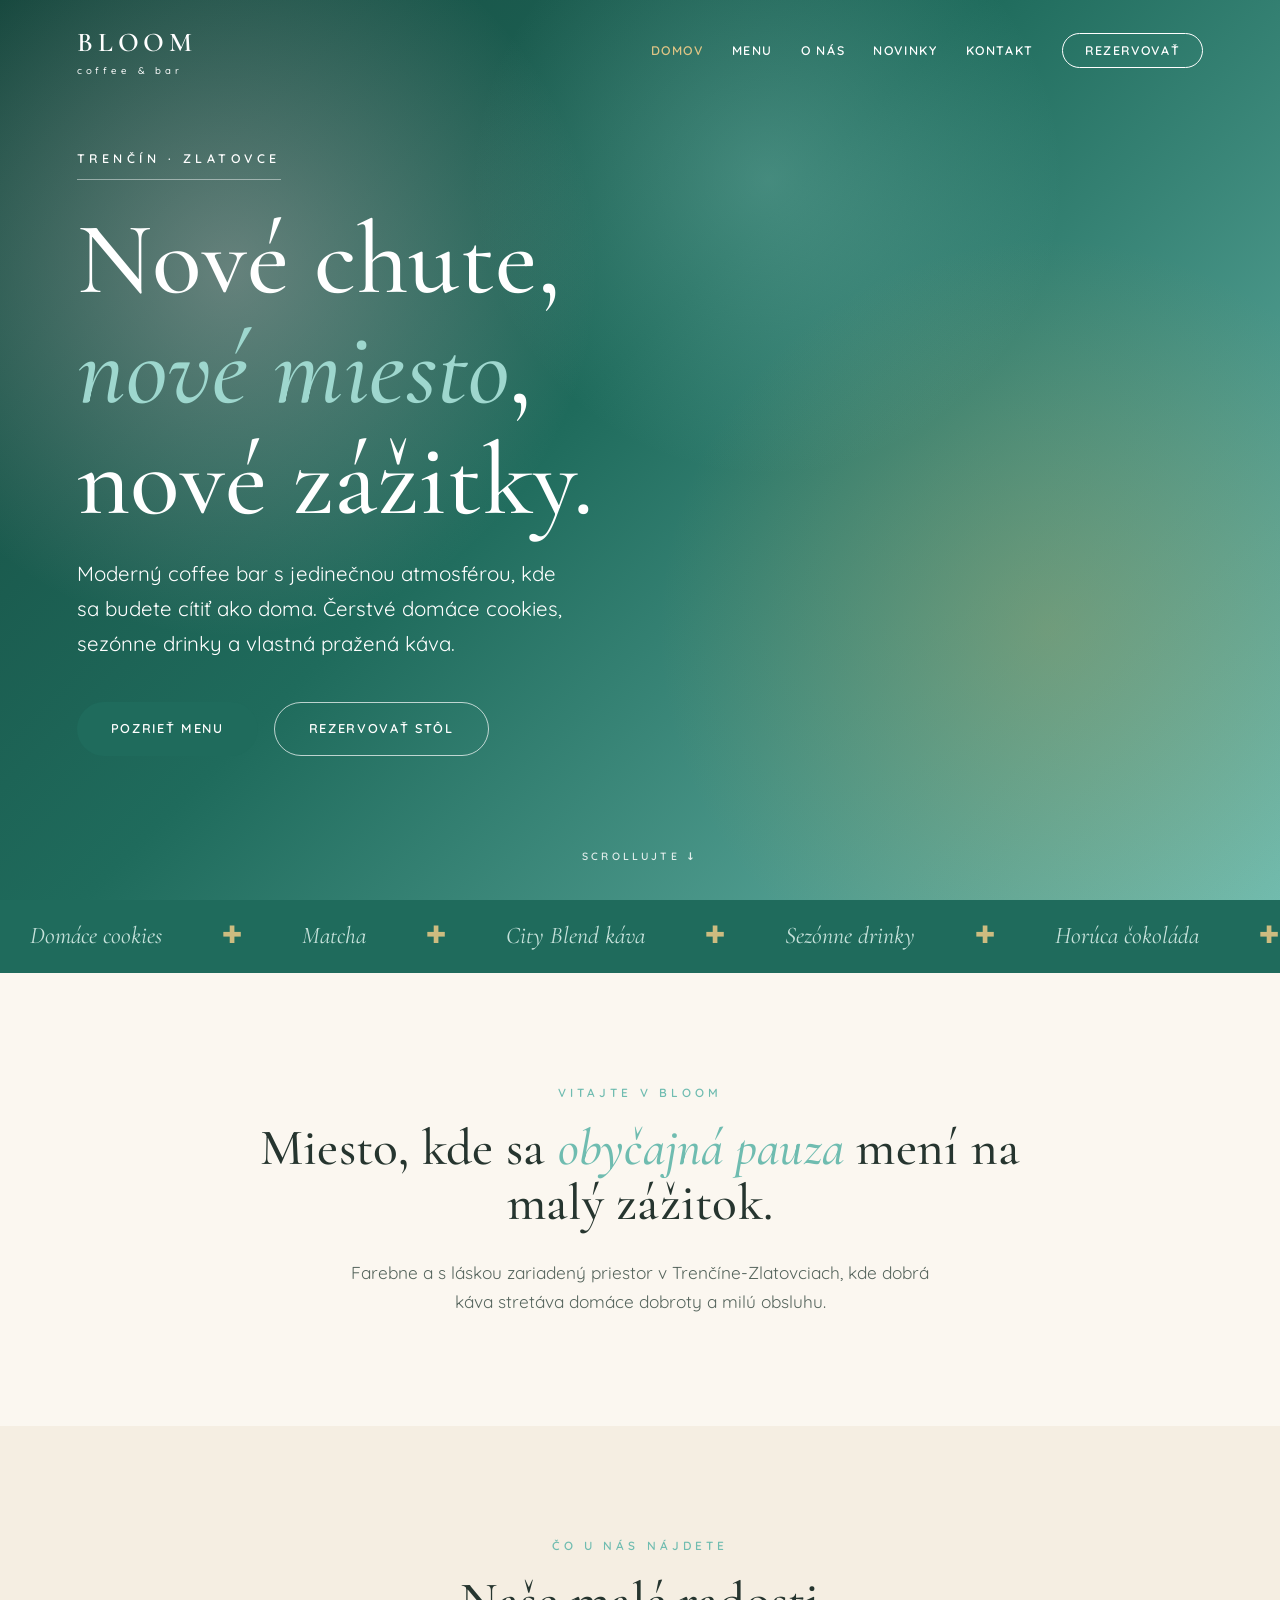
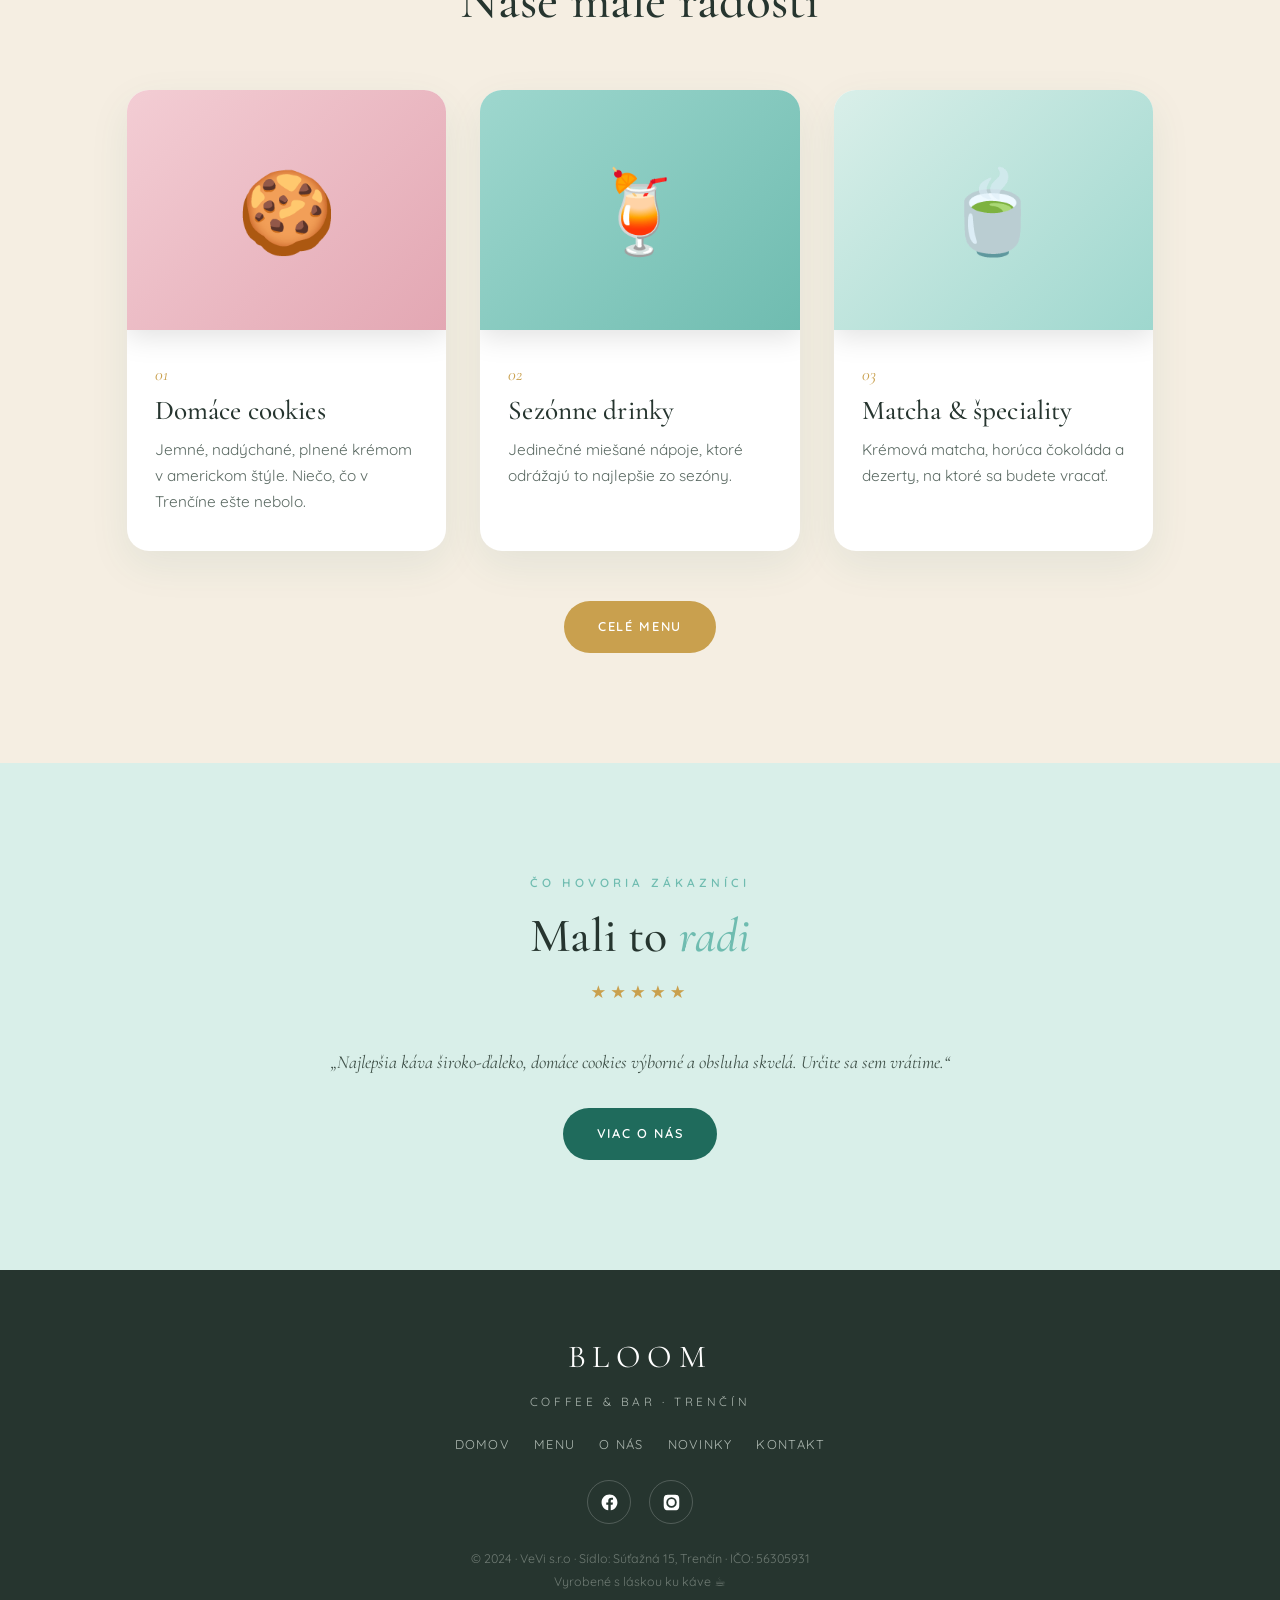
==== index.html @ 5f0fd116 "Add files via upload" ====
<!DOCTYPE html>
<html lang="sk">
<head>
<meta charset="UTF-8">
<meta name="viewport" content="width=device-width, initial-scale=1.0">
<title>BLOOM Coffee &amp; Bar — Domov</title>
<meta name="description" content="BLOOM Coffee Bar v Trenčíne-Zlatovciach: domáce cookies, sezónne drinky, matcha a vlastná pražená káva City Blend.">
<link rel="preconnect" href="https://fonts.googleapis.com">
<link rel="preconnect" href="https://fonts.gstatic.com" crossorigin>
<link href="https://fonts.googleapis.com/css2?family=Cormorant+Garamond:ital,wght@0,400;0,500;0,600;1,400;1,500&family=Quicksand:wght@400;500;600;700&display=swap" rel="stylesheet">
<link rel="stylesheet" href="css/style.css">
<style>
@media(max-width:900px){.offer-grid,.news-grid,.split-about,.contact-grid{grid-template-columns:1fr!important}.split-about .ph,.contact-grid .ph{min-height:260px!important}}
.card{transition:transform .45s,box-shadow .45s}.card:hover{transform:translateY(-10px);box-shadow:0 24px 56px rgba(31,107,92,.16)}
a[href^="tel"],a[href^="mailto"]{color:inherit}
</style>
</head>
<body>
<header id="hdr">
  <a href="index.html" class="brand">BLOOM<small>coffee &amp; bar</small></a>
  <nav>
    <ul id="menu">
      <li><a href="index.html" class="active">Domov</a></li>
      <li><a href="menu.html">Menu</a></li>
      <li><a href="o-nas.html">O nás</a></li>
      <li><a href="novinky.html">Novinky</a></li>
      <li><a href="kontakt.html">Kontakt</a></li>
      <li><a href="kontakt.html" class="nav-cta">Rezervovať</a></li>
    </ul>
    <div class="burger" id="burger"><span></span><span></span><span></span></div>
  </nav>
</header>
<section class="hero" id="top" style="position:relative;min-height:100vh;display:flex;align-items:center;background:linear-gradient(135deg,#15473d 0%,#1f6b5c 45%,#6fbcb0 100%);color:#fff;padding:0 6vw">
  <div style="position:absolute;inset:0;background-image:radial-gradient(circle at 18% 30%,rgba(243,205,212,.35),transparent 30%),radial-gradient(circle at 82% 70%,rgba(201,160,78,.28),transparent 32%),radial-gradient(circle at 60% 20%,rgba(158,215,206,.3),transparent 28%);z-index:1"></div>
  <div style="position:relative;z-index:3;max-width:720px">
    <span class="eyebrow" style="display:inline-block;font-size:.78rem;letter-spacing:.36em;text-transform:uppercase;font-weight:600;margin-bottom:24px;padding-bottom:9px;border-bottom:1px solid rgba(255,255,255,.45);opacity:0;animation:fadeUp .9s .2s forwards;transform:translateY(28px)">Trenčín · Zlatovce</span>
    <h1 style="font-size:clamp(3rem,8vw,6.5rem);margin-bottom:22px;opacity:0;animation:fadeUp .9s .4s forwards;transform:translateY(28px)">Nové chute,<br><em style="font-style:italic;color:var(--mint)">nové miesto</em>,<br>nové zážitky.</h1>
    <p style="font-size:clamp(1.05rem,1.6vw,1.3rem);max-width:500px;font-weight:400;margin-bottom:40px;opacity:0;animation:fadeUp .9s .6s forwards;transform:translateY(28px)">Moderný coffee bar s jedinečnou atmosférou, kde sa budete cítiť ako doma. Čerstvé domáce cookies, sezónne drinky a vlastná pražená káva.</p>
    <div style="display:flex;gap:16px;flex-wrap:wrap;opacity:0;animation:fadeUp .9s .8s forwards;transform:translateY(28px)">
      <a href="menu.html" class="btn btn-primary">Pozrieť menu</a>
      <a href="kontakt.html" class="btn btn-ghost">Rezervovať stôl</a>
    </div>
  </div>
  <div style="position:absolute;bottom:34px;left:50%;transform:translateX(-50%);z-index:3;font-size:.66rem;letter-spacing:.3em;text-transform:uppercase;opacity:.85;animation:bob 2.2s infinite;font-weight:600">scrollujte ↓</div>
</section>

<div class="strip"><div class="strip-track"><span>Domáce cookies</span><span>Matcha</span><span>City Blend káva</span><span>Sezónne drinky</span><span>Horúca čokoláda</span><span>Domáce cookies</span><span>Matcha</span><span>City Blend káva</span><span>Sezónne drinky</span><span>Horúca čokoláda</span></div></div>

<section class="section-pad center">
  <div class="wrap reveal">
    <span class="tag">Vitajte v BLOOM</span>
    <h2 style="font-size:clamp(2rem,4vw,3.2rem);max-width:840px;margin:0 auto 26px">Miesto, kde sa <em style="font-style:italic;color:var(--mint-deep)">obyčajná pauza</em> mení na malý zážitok.</h2>
    <p style="max-width:620px;margin:0 auto;font-size:1.08rem;color:#56655d">Farebne a s láskou zariadený priestor v Trenčíne-Zlatovciach, kde dobrá káva stretáva domáce dobroty a milú obsluhu.</p>
  </div>
</section>

<section class="section-pad" style="background:var(--cream-2)">
  <div class="wrap">
    <div class="reveal center"><span class="tag">Čo u nás nájdete</span><h2 style="font-size:clamp(2rem,4vw,3.2rem)">Naše malé radosti</h2></div>
    <div style="display:grid;grid-template-columns:repeat(3,1fr);gap:34px;margin-top:60px" class="offer-grid">
      <article class="card reveal" style="background:#fff;border-radius:22px;overflow:hidden;box-shadow:0 14px 40px rgba(31,107,92,.08)">
        <div class="ph ph-pink" style="height:240px">🍪</div>
        <div style="padding:30px 28px 36px"><span style="font-family:var(--display);font-style:italic;color:var(--gold);font-size:1.1rem">01</span><h3 style="font-size:1.7rem;margin:6px 0 12px">Domáce cookies</h3><p style="color:#5a6962;font-size:.96rem">Jemné, nadýchané, plnené krémom v americkom štýle. Niečo, čo v Trenčíne ešte nebolo.</p></div>
      </article>
      <article class="card reveal" style="background:#fff;border-radius:22px;overflow:hidden;box-shadow:0 14px 40px rgba(31,107,92,.08)">
        <div class="ph ph-mint" style="height:240px">🍹</div>
        <div style="padding:30px 28px 36px"><span style="font-family:var(--display);font-style:italic;color:var(--gold);font-size:1.1rem">02</span><h3 style="font-size:1.7rem;margin:6px 0 12px">Sezónne drinky</h3><p style="color:#5a6962;font-size:.96rem">Jedinečné miešané nápoje, ktoré odrážajú to najlepšie zo sezóny.</p></div>
      </article>
      <article class="card reveal" style="background:#fff;border-radius:22px;overflow:hidden;box-shadow:0 14px 40px rgba(31,107,92,.08)">
        <div class="ph ph-pale" style="height:240px">🍵</div>
        <div style="padding:30px 28px 36px"><span style="font-family:var(--display);font-style:italic;color:var(--gold);font-size:1.1rem">03</span><h3 style="font-size:1.7rem;margin:6px 0 12px">Matcha &amp; špeciality</h3><p style="color:#5a6962;font-size:.96rem">Krémová matcha, horúca čokoláda a dezerty, na ktoré sa budete vracať.</p></div>
      </article>
    </div>
    <div class="center" style="margin-top:50px"><a href="menu.html" class="btn btn-gold">Celé menu</a></div>
  </div>
</section>

<section class="section-pad center" style="background:var(--mint-pale)">
  <div class="wrap reveal">
    <span class="tag">Čo hovoria zákazníci</span>
    <h2 style="font-size:clamp(2rem,4vw,3rem)">Mali to <em style="font-style:italic;color:var(--mint-deep)">radi</em></h2>
    <div style="color:var(--gold);letter-spacing:4px;margin:14px 0 40px;font-size:1.1rem">★★★★★</div>
    <p style="max-width:640px;margin:0 auto 30px;font-size:1.15rem;font-family:var(--display);font-style:italic;color:#3f5048">„Najlepšia káva široko-ďaleko, domáce cookies výborné a obsluha skvelá. Určite sa sem vrátime.“</p>
    <a href="o-nas.html" class="btn btn-primary">Viac o nás</a>
  </div>
</section>
<footer>
  <div class="fbrand">BLOOM</div>
  <p style="letter-spacing:.3em;font-size:.74rem;text-transform:uppercase">coffee &amp; bar · Trenčín</p>
  <div class="fnav">
    <a href="index.html">Domov</a><a href="menu.html">Menu</a>
    <a href="o-nas.html">O nás</a><a href="novinky.html">Novinky</a>
    <a href="kontakt.html">Kontakt</a>
  </div>
  <div class="socials">
    <a href="https://www.facebook.com/BLOOM-Coffee-Bar-61565523515236/" target="_blank" rel="noopener" aria-label="Facebook"><svg viewBox="0 0 24 24"><path d="M22 12c0-5.52-4.48-10-10-10S2 6.48 2 12c0 4.99 3.66 9.13 8.44 9.88v-6.99H7.9V12h2.54V9.8c0-2.5 1.49-3.89 3.78-3.89 1.09 0 2.24.2 2.24.2v2.46h-1.26c-1.24 0-1.63.77-1.63 1.56V12h2.78l-.44 2.89h-2.34v6.99C18.34 21.13 22 16.99 22 12z"/></svg></a>
    <a href="https://www.instagram.com/bloom.coffee.bar" target="_blank" rel="noopener" aria-label="Instagram"><svg viewBox="0 0 24 24"><path d="M12 2.16c3.2 0 3.58.01 4.85.07 1.17.05 1.8.25 2.23.41.56.22.96.48 1.38.9.42.42.68.82.9 1.38.16.42.36 1.06.41 2.23.06 1.27.07 1.65.07 4.85s-.01 3.58-.07 4.85c-.05 1.17-.25 1.8-.41 2.23-.22.56-.48.96-.9 1.38-.42.42-.82.68-1.38.9-.42.16-1.06.36-2.23.41-1.27.06-1.65.07-4.85.07s-3.58-.01-4.85-.07c-1.17-.05-1.8-.25-2.23-.41a3.7 3.7 0 01-1.38-.9 3.7 3.7 0 01-.9-1.38c-.16-.42-.36-1.06-.41-2.23C2.17 15.58 2.16 15.2 2.16 12s.01-3.58.07-4.85c.05-1.17.25-1.8.41-2.23.22-.56.48-.96.9-1.38.42-.42.82-.68 1.38-.9.42-.16 1.06-.36 2.23-.41C8.42 2.17 8.8 2.16 12 2.16zm0 3.24A6.6 6.6 0 1018.6 12 6.6 6.6 0 0012 5.4zm0 10.89A4.29 4.29 0 1116.29 12 4.29 4.29 0 0112 16.29zm6.85-11.15a1.54 1.54 0 11-1.54-1.54 1.54 1.54 0 011.54 1.54z"/></svg></a>
  </div>
  <p class="legal">© 2024 · VeVi s.r.o · Sídlo: Súťažná 15, Trenčín · IČO: 56305931<br>Vyrobené s láskou ku káve ☕</p>
</footer>
<script src="css/main.js"></script>
</body>
</html>
---- css/style.css ----
/* ============================================================
   BLOOM Coffee & Bar — spoločné štýly pre všetky stránky
   Paleta podľa reálnej kaviarne: mentolová, ružová, smaragd, zlato
   ============================================================ */
:root{
  --mint:#9ed7ce;
  --mint-deep:#6fbcb0;
  --mint-pale:#d9efe9;
  --pink:#f3cdd4;
  --pink-deep:#e3a7b3;
  --emerald:#1f6b5c;
  --emerald-dark:#15473d;
  --gold:#c9a04e;
  --gold-light:#e0c585;
  --cream:#fbf7f0;
  --cream-2:#f5eee2;
  --ink:#26352f;
  --white:#ffffff;
  --display:'Cormorant Garamond','Hoefler Text',Georgia,'Times New Roman',serif;
  --body:'Quicksand','Avenir Next','Segoe UI',-apple-system,system-ui,sans-serif;
}
*{margin:0;padding:0;box-sizing:border-box}
html{scroll-behavior:smooth}
body{font-family:var(--body);color:var(--ink);background:var(--cream);line-height:1.7;overflow-x:hidden}
h1,h2,h3{font-family:var(--display);font-weight:500;line-height:1.08;letter-spacing:.005em}
img{display:block;max-width:100%}
a{color:inherit;text-decoration:none}
.wrap{max-width:1180px;margin:0 auto;padding:0 6vw}
.section-pad{padding:110px 0}
.tag{font-size:.74rem;letter-spacing:.34em;text-transform:uppercase;color:var(--mint-deep);margin-bottom:18px;display:block;font-weight:600}
.reveal{opacity:0;transform:translateY(38px);transition:opacity .85s ease,transform .85s ease}
.reveal.in{opacity:1;transform:none}
.center{text-align:center}

/* ---- buttons ---- */
.btn{display:inline-flex;align-items:center;gap:10px;padding:15px 34px;border-radius:50px;font-family:var(--body);font-size:.8rem;letter-spacing:.13em;text-transform:uppercase;font-weight:600;cursor:pointer;transition:transform .3s,box-shadow .3s,background .3s,color .3s;border:none}
.btn-primary{background:var(--emerald);color:var(--white)}
.btn-primary:hover{background:var(--emerald-dark);transform:translateY(-3px);box-shadow:0 14px 30px rgba(31,107,92,.35)}
.btn-ghost{background:transparent;color:var(--white);border:1.6px solid rgba(255,255,255,.7)}
.btn-ghost:hover{background:var(--white);color:var(--emerald);transform:translateY(-3px)}
.btn-gold{background:var(--gold);color:var(--white)}
.btn-gold:hover{background:#b88d3c;transform:translateY(-3px);box-shadow:0 14px 30px rgba(201,160,78,.4)}

/* ---- nav ---- */
header{position:fixed;top:0;left:0;right:0;z-index:100;display:flex;align-items:center;justify-content:space-between;padding:20px 6vw;transition:.4s}
header.scrolled,header.solid{background:rgba(251,247,240,.93);backdrop-filter:blur(12px);padding:13px 6vw;box-shadow:0 4px 30px rgba(31,107,92,.09)}
.brand{font-family:var(--display);font-size:1.7rem;font-weight:600;letter-spacing:.18em;color:var(--white);transition:color .4s}
.brand small{font-size:.6rem;letter-spacing:.4em;display:block;font-family:var(--body);font-weight:500;margin-top:-4px}
header.scrolled .brand,header.solid .brand{color:var(--emerald)}
nav ul{display:flex;gap:28px;list-style:none;align-items:center}
nav a{font-size:.78rem;letter-spacing:.13em;text-transform:uppercase;font-weight:600;color:var(--white);position:relative;transition:color .3s}
header.scrolled nav a,header.solid nav a{color:var(--ink)}
nav a.active{color:var(--gold-light)}
header.scrolled nav a.active,header.solid nav a.active{color:var(--gold)}
nav a:not(.nav-cta)::after{content:'';position:absolute;left:0;bottom:-6px;width:0;height:2px;background:var(--gold);transition:width .3s}
nav a:not(.nav-cta):hover::after{width:100%}
.nav-cta{padding:9px 22px;border:1.6px solid var(--white);border-radius:40px}
header.scrolled .nav-cta,header.solid .nav-cta{border-color:var(--emerald);color:var(--emerald)}
.nav-cta:hover{background:var(--gold);border-color:var(--gold);color:var(--white)!important}
.burger{display:none;flex-direction:column;gap:5px;cursor:pointer;z-index:101}
.burger span{width:26px;height:2px;background:var(--white);transition:.3s}
header.scrolled .burger span,header.solid .burger span{background:var(--emerald)}

/* ---- page hero (inner pages) ---- */
.page-hero{position:relative;min-height:48vh;display:flex;align-items:center;justify-content:center;text-align:center;background:linear-gradient(135deg,#15473d 0%,#1f6b5c 55%,#6fbcb0 100%);color:var(--white);padding:120px 6vw 70px}
.page-hero::before{content:'';position:absolute;inset:0;background-image:radial-gradient(circle at 20% 30%,rgba(243,205,212,.3),transparent 30%),radial-gradient(circle at 80% 70%,rgba(201,160,78,.25),transparent 32%);z-index:1}
.page-hero-inner{position:relative;z-index:2;max-width:680px}
.page-hero .eyebrow{font-size:.78rem;letter-spacing:.36em;text-transform:uppercase;font-weight:600;display:inline-block;margin-bottom:16px;opacity:.85}
.page-hero h1{font-size:clamp(2.6rem,6vw,4.6rem)}
.page-hero h1 em{font-style:italic;color:var(--mint)}
.page-hero p{margin-top:16px;font-weight:300;font-size:1.1rem;opacity:.92}

/* ---- decorative panel (image placeholder) ---- */
.ph{display:flex;align-items:center;justify-content:center;font-size:5rem;filter:drop-shadow(0 6px 14px rgba(0,0,0,.12))}
.ph-pink{background:linear-gradient(135deg,#f3cdd4,#e3a7b3)}
.ph-mint{background:linear-gradient(135deg,#9ed7ce,#6fbcb0)}
.ph-pale{background:linear-gradient(135deg,#d9efe9,#9ed7ce)}
.ph-wood{background:linear-gradient(160deg,#8c6a4f,#15473d)}

/* ---- marquee strip ---- */
.strip{background:var(--emerald);color:var(--mint-pale);overflow:hidden;padding:16px 0;white-space:nowrap}
.strip-track{display:inline-block;animation:scroll 26s linear infinite;font-family:var(--display);font-size:1.5rem;font-style:italic}
.strip-track span{margin:0 30px;opacity:.9}
.strip-track span::after{content:'\271A';margin-left:60px;color:var(--gold-light);font-style:normal}
@keyframes scroll{to{transform:translateX(-50%)}}

/* ---- footer ---- */
footer{background:var(--ink);color:#aeb9b2;text-align:center;padding:60px 6vw 34px}
footer .fbrand{font-family:var(--display);font-size:2rem;letter-spacing:.2em;color:var(--white);margin-bottom:8px}
.fnav{display:flex;gap:24px;justify-content:center;flex-wrap:wrap;margin:22px 0;font-size:.8rem;letter-spacing:.1em;text-transform:uppercase}
.fnav a:hover{color:var(--gold-light)}
.socials{display:flex;gap:18px;justify-content:center;margin:24px 0}
.socials a{width:44px;height:44px;border:1px solid rgba(255,255,255,.2);border-radius:50%;display:flex;align-items:center;justify-content:center;transition:.3s;color:var(--white)}
.socials a:hover{background:var(--gold);border-color:var(--gold);transform:translateY(-3px)}
.socials svg{width:19px;height:19px;fill:currentColor}
.legal{font-size:.78rem;color:#6e7a73;margin-top:24px;line-height:1.8}

@keyframes fadeUp{to{opacity:1;transform:none}}
@keyframes bob{0%,100%{transform:translateX(-50%) translateY(0)}50%{transform:translateX(-50%) translateY(9px)}}

/* ---- mobile nav ---- */
@media(max-width:900px){
  nav ul{position:fixed;inset:0;background:var(--emerald);flex-direction:column;justify-content:center;gap:30px;transform:translateX(100%);transition:transform .4s}
  nav ul.open{transform:none}
  nav a,header.scrolled nav a,header.solid nav a{color:var(--white);font-size:1rem}
  .nav-cta,header.scrolled .nav-cta,header.solid .nav-cta{border-color:var(--white);color:var(--white)}
  .burger{display:flex}
  .section-pad{padding:74px 0}
}
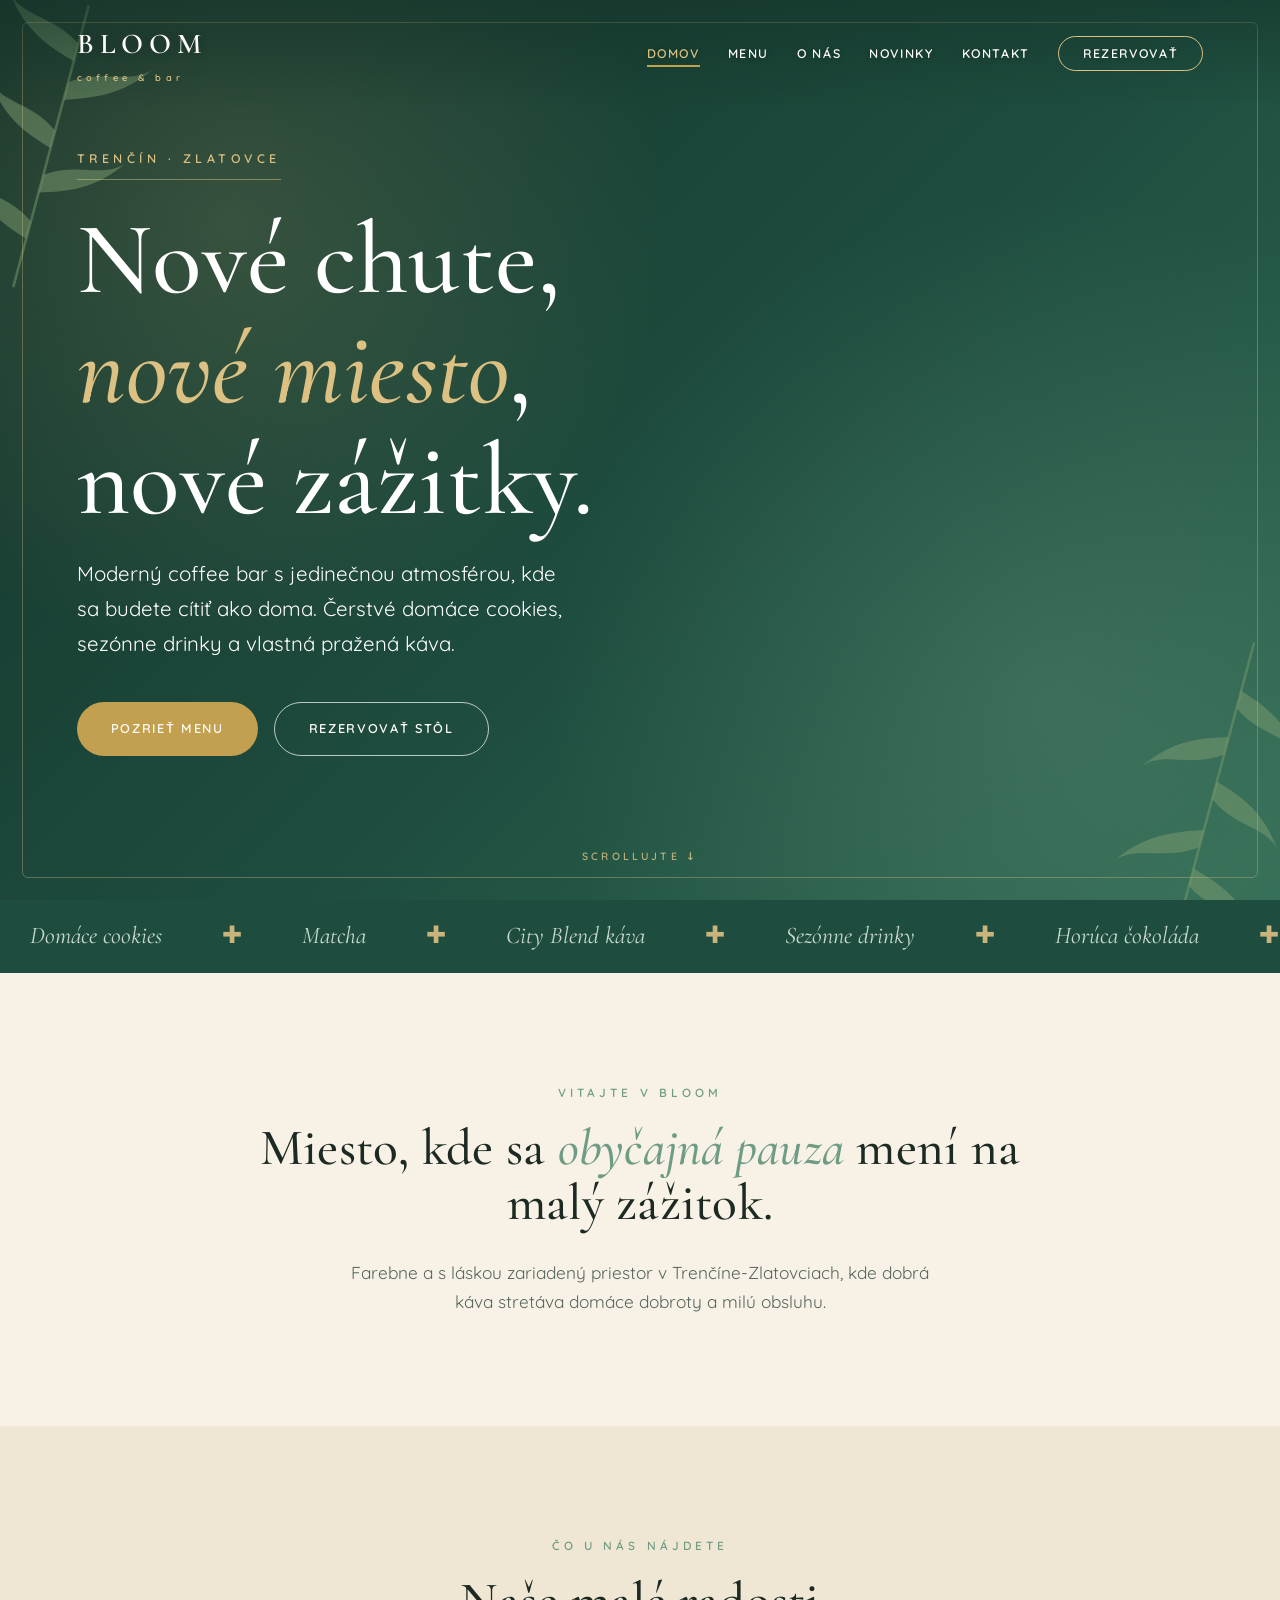
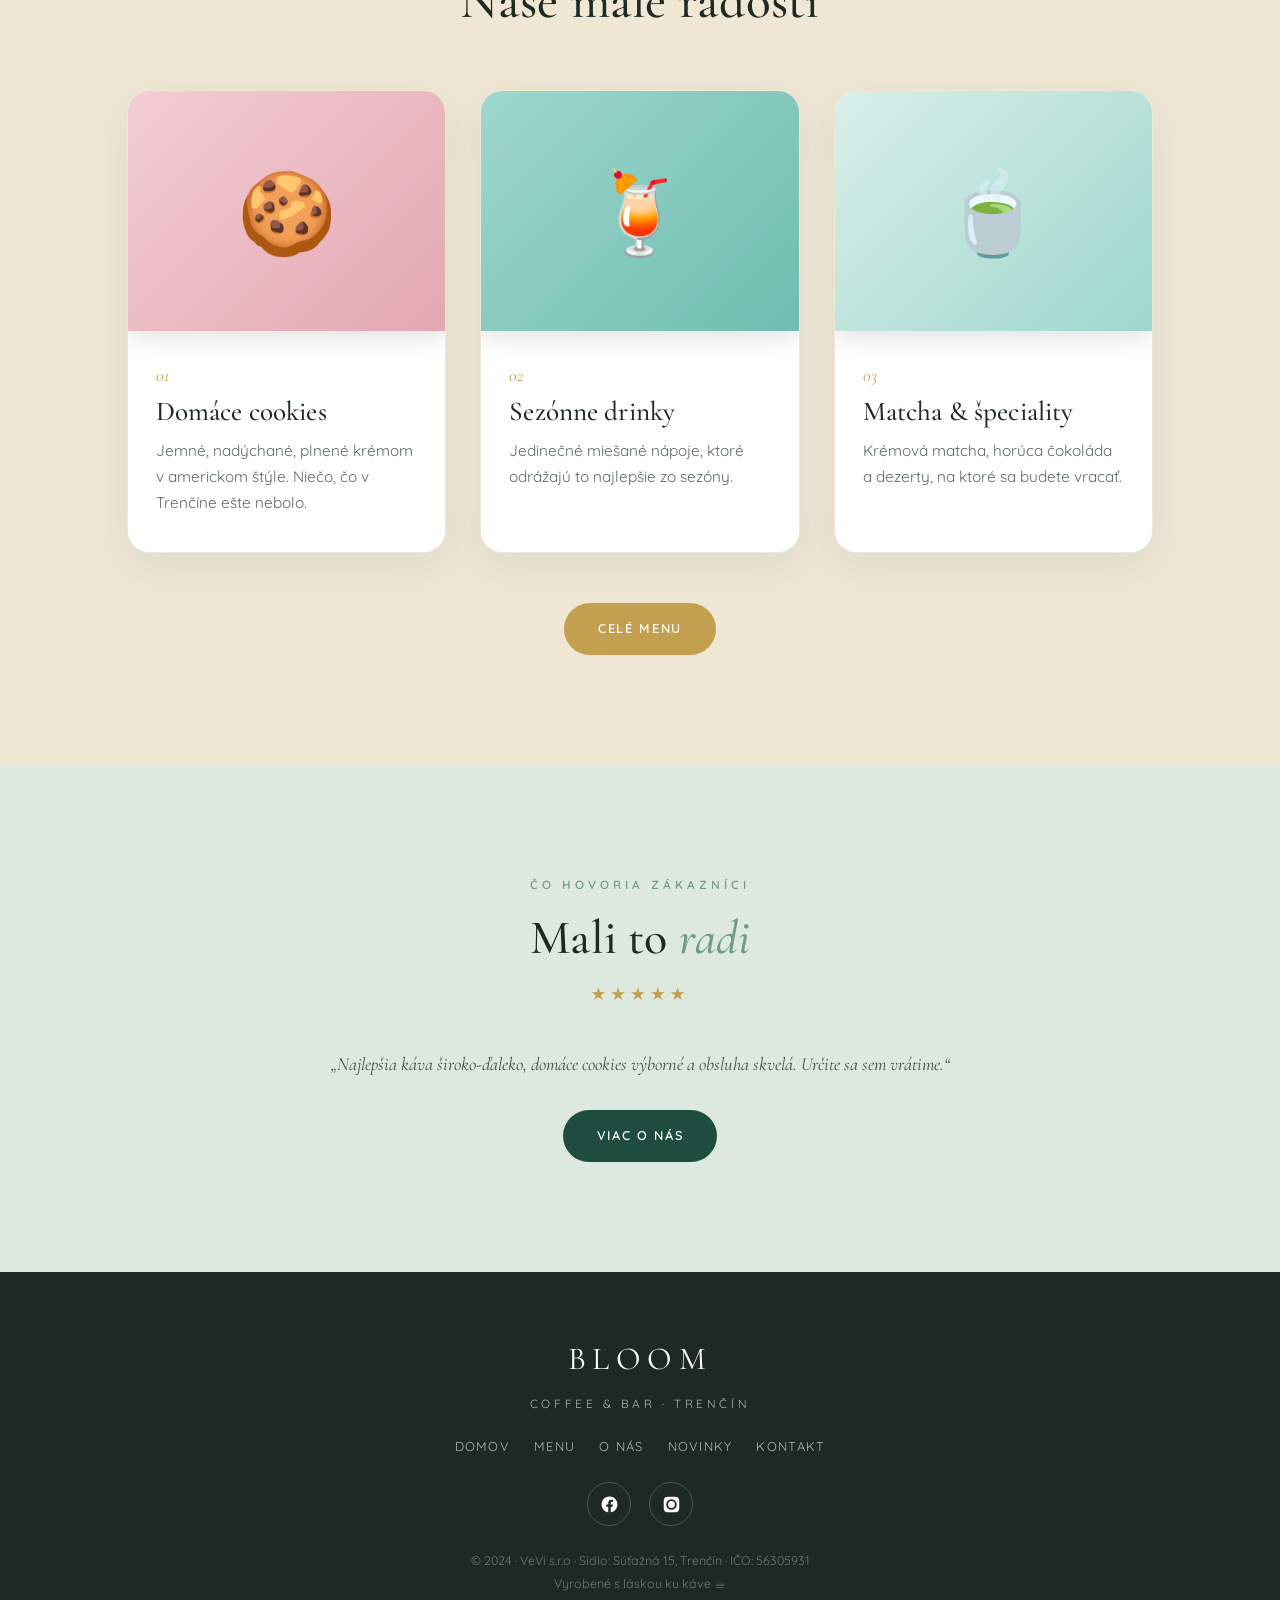
==== commit eae389f0: "Add files via upload" ====
--- a/index.html
+++ b/index.html
@@ -30,18 +30,21 @@
     <div class="burger" id="burger"><span></span><span></span><span></span></div>
   </nav>
 </header>
-<section class="hero" id="top" style="position:relative;min-height:100vh;display:flex;align-items:center;background:linear-gradient(135deg,#15473d 0%,#1f6b5c 45%,#6fbcb0 100%);color:#fff;padding:0 6vw">
-  <div style="position:absolute;inset:0;background-image:radial-gradient(circle at 18% 30%,rgba(243,205,212,.35),transparent 30%),radial-gradient(circle at 82% 70%,rgba(201,160,78,.28),transparent 32%),radial-gradient(circle at 60% 20%,rgba(158,215,206,.3),transparent 28%);z-index:1"></div>
+<section class="hero" id="top" style="position:relative;min-height:100vh;display:flex;align-items:center;background:linear-gradient(135deg,#143329 0%,#1e4d3f 55%,#2f6a52 100%);color:#fff;padding:0 6vw;overflow:hidden">
+  <div style="position:absolute;inset:0;background-image:radial-gradient(circle at 18% 25%,rgba(220,193,131,.16),transparent 35%),radial-gradient(circle at 82% 78%,rgba(155,191,168,.18),transparent 40%);z-index:1"></div>
+  <div class="leaf-deco leaf-tl" style="top:-20px;left:-50px;height:340px"></div>
+  <div class="leaf-deco leaf-br" style="bottom:-50px;right:-40px;height:360px"></div>
+  <div style="position:absolute;inset:22px;border:1.5px solid rgba(220,193,131,.35);border-radius:6px;z-index:1;pointer-events:none"></div>
   <div style="position:relative;z-index:3;max-width:720px">
-    <span class="eyebrow" style="display:inline-block;font-size:.78rem;letter-spacing:.36em;text-transform:uppercase;font-weight:600;margin-bottom:24px;padding-bottom:9px;border-bottom:1px solid rgba(255,255,255,.45);opacity:0;animation:fadeUp .9s .2s forwards;transform:translateY(28px)">Trenčín · Zlatovce</span>
-    <h1 style="font-size:clamp(3rem,8vw,6.5rem);margin-bottom:22px;opacity:0;animation:fadeUp .9s .4s forwards;transform:translateY(28px)">Nové chute,<br><em style="font-style:italic;color:var(--mint)">nové miesto</em>,<br>nové zážitky.</h1>
+    <span class="eyebrow" style="display:inline-block;font-size:.78rem;letter-spacing:.36em;text-transform:uppercase;font-weight:600;margin-bottom:24px;padding-bottom:9px;border-bottom:1px solid rgba(220,193,131,.5);color:var(--gold-light);opacity:0;animation:fadeUp .9s .2s forwards;transform:translateY(28px)">Trenčín · Zlatovce</span>
+    <h1 style="font-size:clamp(3rem,8vw,6.5rem);margin-bottom:22px;opacity:0;animation:fadeUp .9s .4s forwards;transform:translateY(28px)">Nové chute,<br><em style="font-style:italic;color:var(--gold-light)">nové miesto</em>,<br>nové zážitky.</h1>
     <p style="font-size:clamp(1.05rem,1.6vw,1.3rem);max-width:500px;font-weight:400;margin-bottom:40px;opacity:0;animation:fadeUp .9s .6s forwards;transform:translateY(28px)">Moderný coffee bar s jedinečnou atmosférou, kde sa budete cítiť ako doma. Čerstvé domáce cookies, sezónne drinky a vlastná pražená káva.</p>
     <div style="display:flex;gap:16px;flex-wrap:wrap;opacity:0;animation:fadeUp .9s .8s forwards;transform:translateY(28px)">
-      <a href="menu.html" class="btn btn-primary">Pozrieť menu</a>
+      <a href="menu.html" class="btn btn-gold">Pozrieť menu</a>
       <a href="kontakt.html" class="btn btn-ghost">Rezervovať stôl</a>
     </div>
   </div>
-  <div style="position:absolute;bottom:34px;left:50%;transform:translateX(-50%);z-index:3;font-size:.66rem;letter-spacing:.3em;text-transform:uppercase;opacity:.85;animation:bob 2.2s infinite;font-weight:600">scrollujte ↓</div>
+  <div style="position:absolute;bottom:34px;left:50%;transform:translateX(-50%);z-index:3;font-size:.66rem;letter-spacing:.3em;text-transform:uppercase;opacity:.85;animation:bob 2.2s infinite;font-weight:600;color:var(--gold-light)">scrollujte ↓</div>
 </section>
 
 <div class="strip"><div class="strip-track"><span>Domáce cookies</span><span>Matcha</span><span>City Blend káva</span><span>Sezónne drinky</span><span>Horúca čokoláda</span><span>Domáce cookies</span><span>Matcha</span><span>City Blend káva</span><span>Sezónne drinky</span><span>Horúca čokoláda</span></div></div>
--- a/css/style.css
+++ b/css/style.css
@@ -1,21 +1,21 @@
 /* ============================================================
    BLOOM Coffee & Bar — spoločné štýly pre všetky stránky
-   Paleta podľa reálnej kaviarne: mentolová, ružová, smaragd, zlato
+   Paleta podľa brandu (tlačené menu): lesná zelená, zlato, krémová
    ============================================================ */
 :root{
-  --mint:#9ed7ce;
-  --mint-deep:#6fbcb0;
-  --mint-pale:#d9efe9;
-  --pink:#f3cdd4;
-  --pink-deep:#e3a7b3;
-  --emerald:#1f6b5c;
-  --emerald-dark:#15473d;
-  --gold:#c9a04e;
-  --gold-light:#e0c585;
-  --cream:#fbf7f0;
-  --cream-2:#f5eee2;
-  --ink:#26352f;
-  --white:#ffffff;
+  --mint:#9bbfa8;
+  --mint-deep:#6f9c84;
+  --mint-pale:#dde9df;
+  --pink:#e8d9c4;
+  --pink-deep:#cbb189;
+  --emerald:#1e4d3f;
+  --emerald-dark:#143329;
+  --gold:#c2a04f;
+  --gold-light:#dcc183;
+  --cream:#f7f1e6;
+  --cream-2:#efe6d4;
+  --ink:#1c2a23;
+  --white:#fffdf9;
   --display:'Cormorant Garamond','Hoefler Text',Georgia,'Times New Roman',serif;
   --body:'Quicksand','Avenir Next','Segoe UI',-apple-system,system-ui,sans-serif;
 }
@@ -43,32 +43,41 @@
 
 /* ---- nav ---- */
 header{position:fixed;top:0;left:0;right:0;z-index:100;display:flex;align-items:center;justify-content:space-between;padding:20px 6vw;transition:.4s}
-header.scrolled,header.solid{background:rgba(251,247,240,.93);backdrop-filter:blur(12px);padding:13px 6vw;box-shadow:0 4px 30px rgba(31,107,92,.09)}
-.brand{font-family:var(--display);font-size:1.7rem;font-weight:600;letter-spacing:.18em;color:var(--white);transition:color .4s}
-.brand small{font-size:.6rem;letter-spacing:.4em;display:block;font-family:var(--body);font-weight:500;margin-top:-4px}
-header.scrolled .brand,header.solid .brand{color:var(--emerald)}
+header:not(.scrolled):not(.solid){background:linear-gradient(to bottom,rgba(20,51,41,.55),transparent)}
+header.scrolled,header.solid{background:rgba(247,241,230,.95);backdrop-filter:blur(12px);padding:13px 6vw;box-shadow:0 4px 30px rgba(20,51,41,.12)}
+.brand{font-family:var(--display);font-size:1.8rem;font-weight:600;letter-spacing:.2em;color:var(--white);transition:color .4s;text-shadow:0 1px 8px rgba(0,0,0,.25)}
+.brand small{font-size:.58rem;letter-spacing:.45em;display:block;font-family:var(--body);font-weight:600;margin-top:1px;color:var(--gold-light);text-shadow:none}
+header.scrolled .brand,header.solid .brand{color:var(--emerald);text-shadow:none}
+header.scrolled .brand small,header.solid .brand small{color:var(--gold)}
 nav ul{display:flex;gap:28px;list-style:none;align-items:center}
-nav a{font-size:.78rem;letter-spacing:.13em;text-transform:uppercase;font-weight:600;color:var(--white);position:relative;transition:color .3s}
-header.scrolled nav a,header.solid nav a{color:var(--ink)}
+nav a{font-size:.78rem;letter-spacing:.13em;text-transform:uppercase;font-weight:600;color:var(--white);position:relative;transition:color .3s;text-shadow:0 1px 6px rgba(0,0,0,.2)}
+header.scrolled nav a,header.solid nav a{color:var(--ink);text-shadow:none}
 nav a.active{color:var(--gold-light)}
 header.scrolled nav a.active,header.solid nav a.active{color:var(--gold)}
 nav a:not(.nav-cta)::after{content:'';position:absolute;left:0;bottom:-6px;width:0;height:2px;background:var(--gold);transition:width .3s}
 nav a:not(.nav-cta):hover::after{width:100%}
-.nav-cta{padding:9px 22px;border:1.6px solid var(--white);border-radius:40px}
-header.scrolled .nav-cta,header.solid .nav-cta{border-color:var(--emerald);color:var(--emerald)}
-.nav-cta:hover{background:var(--gold);border-color:var(--gold);color:var(--white)!important}
+nav a.active:not(.nav-cta)::after{width:100%}
+.nav-cta{padding:9px 24px;border:1.6px solid var(--gold-light);border-radius:40px;color:var(--white)}
+header.scrolled .nav-cta,header.solid .nav-cta{border-color:var(--gold);color:var(--emerald)}
+.nav-cta:hover{background:var(--gold);border-color:var(--gold);color:var(--white)!important;text-shadow:none}
 .burger{display:none;flex-direction:column;gap:5px;cursor:pointer;z-index:101}
 .burger span{width:26px;height:2px;background:var(--white);transition:.3s}
 header.scrolled .burger span,header.solid .burger span{background:var(--emerald)}
 
+/* ---- botanical decorations ---- */
+.leaf-deco{position:absolute;width:200px;background-repeat:no-repeat;background-size:contain;opacity:.9;pointer-events:none;z-index:1}
+.leaf-tl{top:-30px;left:-40px;height:300px;transform:rotate(15deg)}
+.leaf-br{bottom:-40px;right:-30px;height:320px;transform:rotate(195deg)}
+
 /* ---- page hero (inner pages) ---- */
-.page-hero{position:relative;min-height:48vh;display:flex;align-items:center;justify-content:center;text-align:center;background:linear-gradient(135deg,#15473d 0%,#1f6b5c 55%,#6fbcb0 100%);color:var(--white);padding:120px 6vw 70px}
-.page-hero::before{content:'';position:absolute;inset:0;background-image:radial-gradient(circle at 20% 30%,rgba(243,205,212,.3),transparent 30%),radial-gradient(circle at 80% 70%,rgba(201,160,78,.25),transparent 32%);z-index:1}
+.page-hero{position:relative;min-height:52vh;display:flex;align-items:center;justify-content:center;text-align:center;background:linear-gradient(135deg,#143329 0%,#1e4d3f 55%,#2f6a52 100%);color:var(--white);padding:130px 6vw 80px;overflow:hidden}
+.page-hero::before{content:'';position:absolute;inset:0;background-image:radial-gradient(circle at 18% 25%,rgba(220,193,131,.18),transparent 35%),radial-gradient(circle at 82% 75%,rgba(155,191,168,.2),transparent 38%);z-index:1}
+.page-hero::after{content:'';position:absolute;inset:14px;border:1.5px solid rgba(220,193,131,.4);border-radius:4px;z-index:1;pointer-events:none}
 .page-hero-inner{position:relative;z-index:2;max-width:680px}
-.page-hero .eyebrow{font-size:.78rem;letter-spacing:.36em;text-transform:uppercase;font-weight:600;display:inline-block;margin-bottom:16px;opacity:.85}
-.page-hero h1{font-size:clamp(2.6rem,6vw,4.6rem)}
-.page-hero h1 em{font-style:italic;color:var(--mint)}
-.page-hero p{margin-top:16px;font-weight:300;font-size:1.1rem;opacity:.92}
+.page-hero .eyebrow{font-size:.78rem;letter-spacing:.36em;text-transform:uppercase;font-weight:600;display:inline-block;margin-bottom:16px;color:var(--gold-light)}
+.page-hero h1{font-size:clamp(2.8rem,6vw,4.8rem)}
+.page-hero h1 em{font-style:italic;color:var(--gold-light)}
+.page-hero p{margin-top:18px;font-weight:300;font-size:1.1rem;opacity:.94;max-width:600px;margin-left:auto;margin-right:auto}
 
 /* ---- decorative panel (image placeholder) ---- */
 .ph{display:flex;align-items:center;justify-content:center;font-size:5rem;filter:drop-shadow(0 6px 14px rgba(0,0,0,.12))}
@@ -107,3 +116,41 @@
   .burger{display:flex}
   .section-pad{padding:74px 0}
 }
+
+/* ---- interaktívne menu so záložkami ---- */
+.m-tabs{display:flex;flex-wrap:wrap;gap:10px;justify-content:center;margin-bottom:46px;position:sticky;top:62px;background:var(--cream);padding:18px 0 16px;z-index:50;box-shadow:0 10px 18px -12px rgba(20,51,41,.25)}
+.m-tab{font-family:var(--body);font-size:.78rem;letter-spacing:.06em;text-transform:uppercase;font-weight:600;padding:10px 18px;border:1.5px solid var(--mint);border-radius:40px;background:transparent;color:var(--emerald);cursor:pointer;transition:.25s}
+.m-tab:hover{border-color:var(--gold);color:var(--gold)}
+.m-tab.active{background:var(--emerald);border-color:var(--emerald);color:var(--white)}
+.m-panel{display:none;animation:mfade .4s ease}
+.m-panel.active{display:block}
+@keyframes mfade{from{opacity:0;transform:translateY(10px)}to{opacity:1;transform:none}}
+.m-group{font-size:1.9rem;color:var(--emerald);margin:38px 0 8px;padding-bottom:10px;border-bottom:2px solid var(--gold);display:flex;align-items:center;gap:12px;scroll-margin-top:150px}
+.m-group::before{content:'✿';color:var(--gold);font-size:1.1rem}
+.m-group:first-child{margin-top:6px}
+.m-item{display:flex;align-items:baseline;gap:14px;padding:15px 0;border-bottom:1px dashed #d8cdb6}
+.m-info{flex:1;min-width:0}
+.m-name{display:block;font-weight:600;color:var(--ink);font-size:1.04rem}
+.m-desc{display:block;font-size:.86rem;color:#8a9389;margin-top:3px;line-height:1.5}
+.m-price{font-family:var(--display);font-style:italic;font-size:1.4rem;color:var(--emerald);white-space:nowrap;font-weight:600}
+.m-price2{font-family:var(--display);font-style:italic;font-size:1.15rem;color:var(--emerald);white-space:nowrap;width:64px;text-align:right;flex-shrink:0}
+.m-head .m-name{color:var(--gold);font-style:italic;font-family:var(--display);font-size:1.05rem}
+.m-head{border-bottom:2px solid var(--gold)}
+@media(max-width:600px){
+  .m-tabs{top:58px;gap:7px}
+  .m-tab{padding:8px 13px;font-size:.7rem}
+  .m-price{font-size:1.2rem}
+  .m-group{font-size:1.5rem}
+}
+
+/* ---- botanická vetvička (data-URI) + brand akcenty ---- */
+.leaf-deco{background-image:url("data:image/svg+xml,%3Csvg%20xmlns%3D%22http%3A//www.w3.org/2000/svg%22%20viewBox%3D%220%200%20200%20320%22%3E%0A%3Cg%20fill%3D%22none%22%20stroke%3D%22%237a9b6e%22%20stroke-width%3D%222.2%22%20opacity%3D%220.55%22%3E%0A%3Cpath%20d%3D%22M100%20312%20C100%20240%20100%20150%20100%2020%22%20stroke-width%3D%222.6%22/%3E%0A%3C/g%3E%0A%3Cg%20fill%3D%22%238caa7e%22%20opacity%3D%220.5%22%3E%0A%3C/g%3E%0A%3Cg%20fill%3D%22%237e9e72%22%20opacity%3D%220.55%22%3E%0A%3Cpath%20d%3D%22M100%2060%20C70%2040%2040%2048%2022%2030%20C44%2060%2070%2070%20100%2078%20Z%22/%3E%0A%3Cpath%20d%3D%22M100%20100%20C130%2078%20160%2086%20178%2066%20C156%2098%20130%20108%20100%20118%20Z%22/%3E%0A%3Cpath%20d%3D%22M100%20150%20C70%20128%2042%20138%2024%20118%20C46%20150%2072%20160%20100%20168%20Z%22/%3E%0A%3Cpath%20d%3D%22M100%20196%20C130%20174%20158%20184%20176%20164%20C154%20196%20128%20206%20100%20214%20Z%22/%3E%0A%3Cpath%20d%3D%22M100%20244%20C72%20224%2044%20232%2026%20212%20C48%20244%2074%20254%20100%20262%20Z%22/%3E%0A%3C/g%3E%0A%3C/svg%3E")}
+/* zlatá ozdoba pod nadpismi sekcií na domovskej a vnútorných */
+.tag{position:relative}
+.sec-divider{display:flex;align-items:center;justify-content:center;gap:14px;margin:0 auto 8px;color:var(--gold)}
+.sec-divider::before,.sec-divider::after{content:'';height:1px;width:54px;background:linear-gradient(90deg,transparent,var(--gold))}
+.sec-divider::after{background:linear-gradient(90deg,var(--gold),transparent)}
+/* zlatý rám okolo kariet ponuky */
+.card{border:1px solid rgba(194,160,79,.25)}
+/* jemné botanické pozadie celého webu */
+body{background-image:radial-gradient(circle at 0% 0%,rgba(155,191,168,.06),transparent 25%),radial-gradient(circle at 100% 100%,rgba(194,160,79,.05),transparent 25%);background-attachment:fixed}
